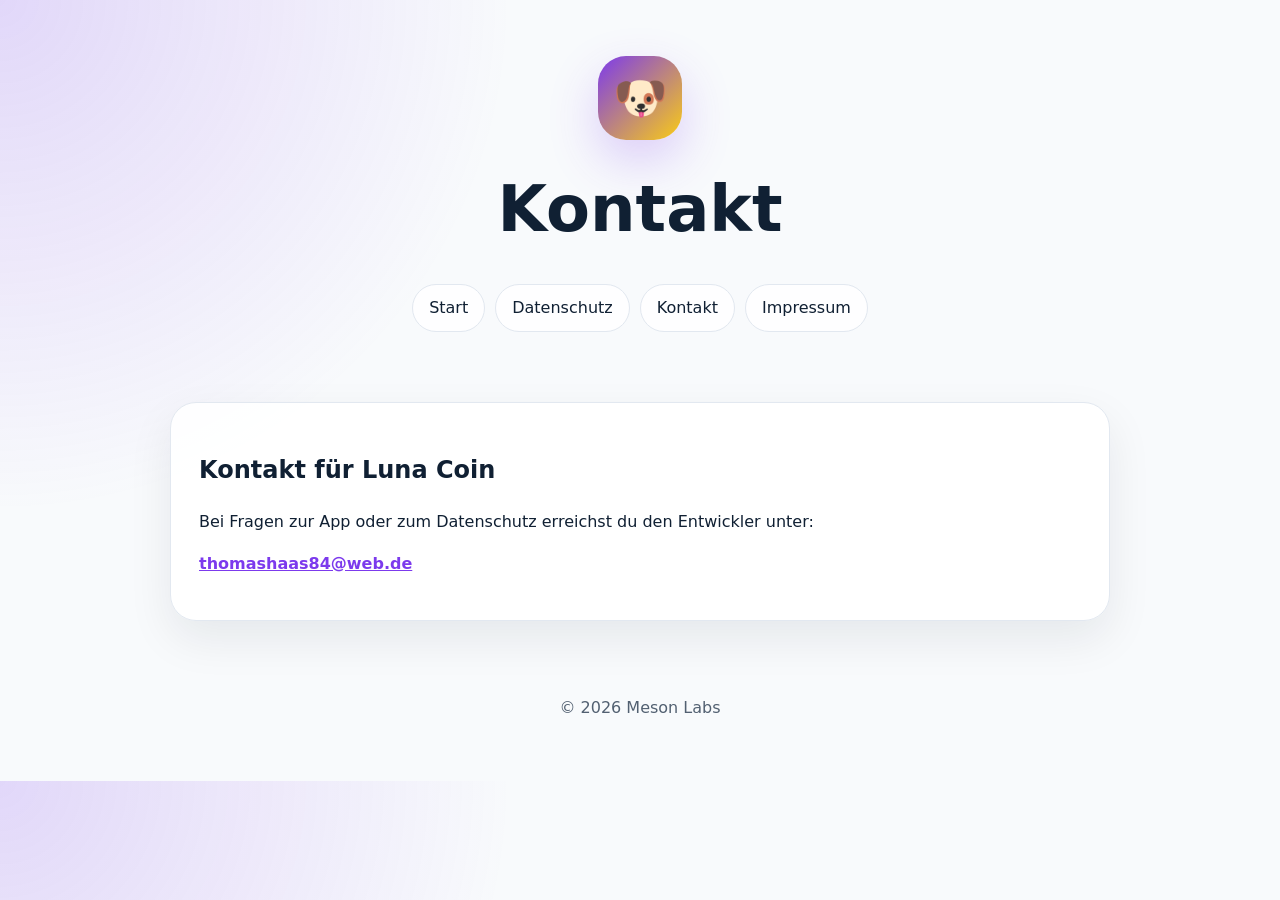
==== docs/contact.html @ 5d450476 "Add docs; Add GitHub Pages website;" ====
<!doctype html>
<html lang="de">
<head><meta charset="utf-8"><meta name="viewport" content="width=device-width, initial-scale=1"><title>Kontakt · Luna Coin</title><link rel="stylesheet" href="styles.css"></head>
<body>
<header><div class="logo">🐶</div><h1>Kontakt</h1><nav><a href="index.html">Start</a><a href="privacy.html">Datenschutz</a><a href="contact.html">Kontakt</a><a href="impressum.html">Impressum</a></nav></header>
<main><section class="card"><h2>Kontakt für Luna Coin</h2><p>Bei Fragen zur App oder zum Datenschutz erreichst du den Entwickler unter:</p><p><strong><a href="mailto:thomashaas84@web.de">thomashaas84@web.de</a></strong></p></section></main>
<footer>© 2026 Meson Labs</footer>
</body></html>
---- docs/styles.css ----
:root {
  color-scheme: light dark;
  --bg: #f8fafc;
  --card: #ffffff;
  --text: #102033;
  --muted: #526071;
  --primary: #7c3aed;
  --primary-dark: #5b21b6;
  --accent: #facc15;
  --border: #e2e8f0;
}

@media (prefers-color-scheme: dark) {
  :root {
    --bg: #0f172a;
    --card: #172033;
    --text: #f8fafc;
    --muted: #cbd5e1;
    --border: #26364f;
  }
}

* { box-sizing: border-box; }
body {
  margin: 0;
  font-family: system-ui, -apple-system, BlinkMacSystemFont, "Segoe UI", sans-serif;
  background: radial-gradient(circle at top left, rgba(124,58,237,.18), transparent 32rem), var(--bg);
  color: var(--text);
  line-height: 1.6;
}
a { color: var(--primary); }
header {
  padding: 56px 20px 32px;
  text-align: center;
}
.logo {
  display: inline-flex;
  align-items: center;
  justify-content: center;
  width: 84px;
  height: 84px;
  border-radius: 28px;
  background: linear-gradient(135deg, var(--primary), var(--accent));
  font-size: 44px;
  box-shadow: 0 20px 50px rgba(124,58,237,.24);
}
h1 { font-size: clamp(2.2rem, 6vw, 4rem); margin: 18px 0 8px; }
.subtitle { font-size: 1.2rem; color: var(--muted); max-width: 720px; margin: 0 auto; }
nav { display: flex; justify-content: center; gap: 10px; flex-wrap: wrap; margin-top: 24px; }
nav a {
  text-decoration: none;
  padding: 10px 16px;
  border: 1px solid var(--border);
  border-radius: 999px;
  background: color-mix(in srgb, var(--card) 88%, transparent);
  color: var(--text);
}
main { max-width: 980px; margin: 0 auto; padding: 20px; }
.card {
  background: color-mix(in srgb, var(--card) 94%, transparent);
  border: 1px solid var(--border);
  border-radius: 26px;
  padding: 28px;
  margin: 18px 0;
  box-shadow: 0 18px 45px rgba(15, 23, 42, .08);
}
.grid { display: grid; grid-template-columns: repeat(auto-fit, minmax(220px, 1fr)); gap: 16px; }
.feature { padding: 20px; border-radius: 20px; border: 1px solid var(--border); background: color-mix(in srgb, var(--card) 88%, transparent); }
.feature strong { display: block; margin-bottom: 6px; }
.badge { display: inline-block; background: color-mix(in srgb, var(--primary) 14%, transparent); color: var(--primary-dark); padding: 6px 10px; border-radius: 999px; font-weight: 700; }
footer { text-align: center; color: var(--muted); padding: 36px 20px 60px; }
.small { color: var(--muted); font-size: .95rem; }
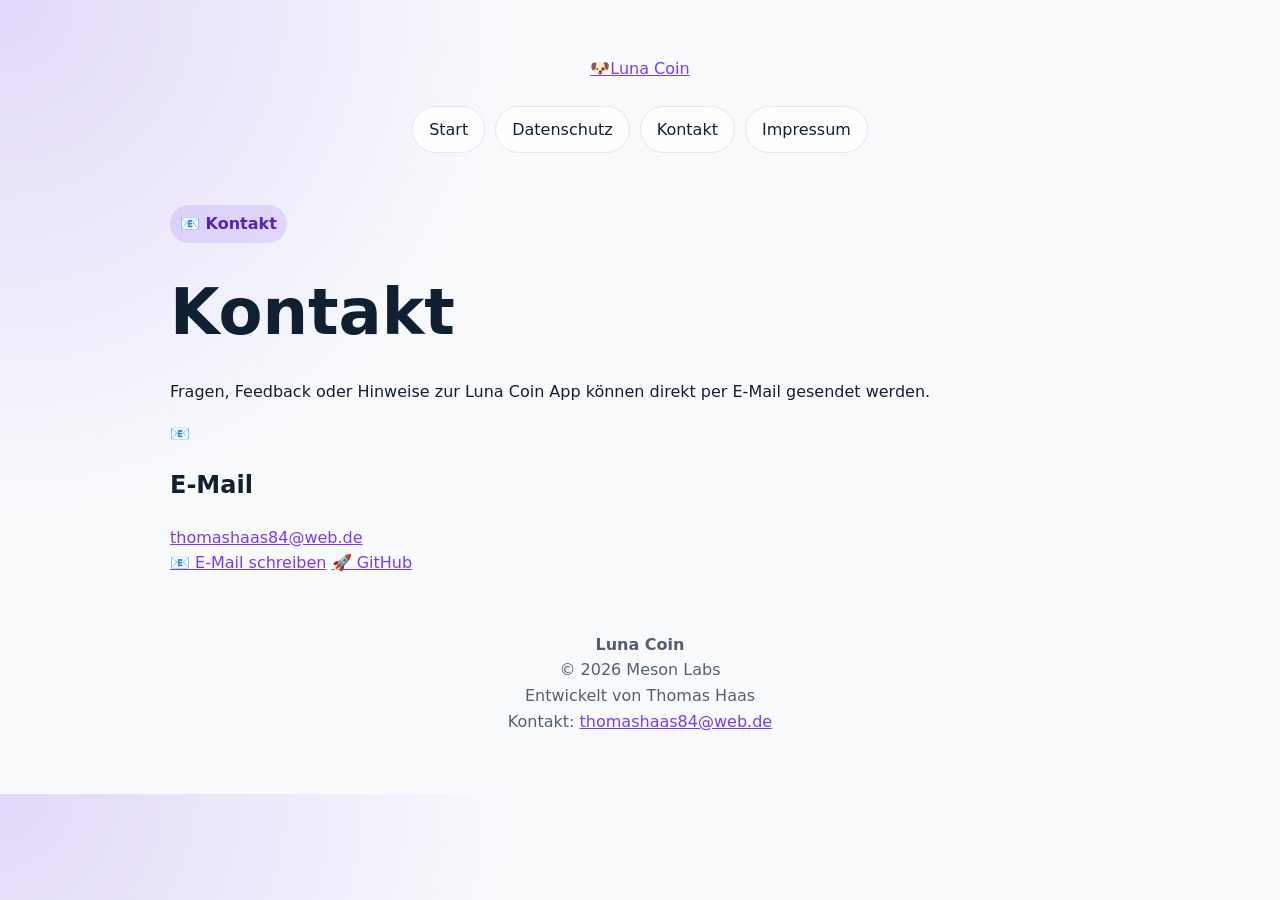
==== commit c748468d: "Add docs; Add GitHub Pages website;" ====
--- a/docs/contact.html
+++ b/docs/contact.html
@@ -1,8 +1,48 @@
 <!doctype html>
 <html lang="de">
-<head><meta charset="utf-8"><meta name="viewport" content="width=device-width, initial-scale=1"><title>Kontakt · Luna Coin</title><link rel="stylesheet" href="styles.css"></head>
+<head>
+    <meta charset="utf-8">
+    <meta name="viewport" content="width=device-width, initial-scale=1">
+    <title>Kontakt – Luna Coin</title>
+    <meta name="description" content="Kontakt zur Luna Coin App.">
+    <link rel="stylesheet" href="styles.css">
+</head>
 <body>
-<header><div class="logo">🐶</div><h1>Kontakt</h1><nav><a href="index.html">Start</a><a href="privacy.html">Datenschutz</a><a href="contact.html">Kontakt</a><a href="impressum.html">Impressum</a></nav></header>
-<main><section class="card"><h2>Kontakt für Luna Coin</h2><p>Bei Fragen zur App oder zum Datenschutz erreichst du den Entwickler unter:</p><p><strong><a href="mailto:thomashaas84@web.de">thomashaas84@web.de</a></strong></p></section></main>
-<footer>© 2026 Meson Labs</footer>
-</body></html>
+<div class="page">
+    <header class="navbar">
+        <a class="brand" href="index.html"><span class="brand-icon">🐶</span><span>Luna Coin</span></a>
+        <nav class="navlinks" aria-label="Navigation">
+            <a href="index.html">Start</a>
+            <a href="privacy.html">Datenschutz</a>
+            <a class="active" href="contact.html">Kontakt</a>
+            <a href="impressum.html">Impressum</a>
+        </nav>
+    </header>
+
+    <main>
+        <section class="content-header">
+            <div class="badge">📧 Kontakt</div>
+            <h1>Kontakt</h1>
+            <p class="description">Fragen, Feedback oder Hinweise zur Luna Coin App können direkt per E-Mail gesendet werden.</p>
+        </section>
+
+        <section class="contact-card">
+            <div class="contact-symbol">📧</div>
+            <h2>E-Mail</h2>
+            <a class="mail-link" href="mailto:thomashaas84@web.de">thomashaas84@web.de</a>
+            <div class="actions">
+                <a class="button primary" href="mailto:thomashaas84@web.de">📧 E-Mail schreiben</a>
+                <a class="button blue" href="https://github.com/ThomasHaas84/Luna_Coin">🚀 GitHub</a>
+            </div>
+        </section>
+    </main>
+
+    <footer class="footer">
+        <strong>Luna Coin</strong>
+        <div>© 2026 Meson Labs</div>
+        <div>Entwickelt von Thomas Haas</div>
+        <div>Kontakt: <a href="mailto:thomashaas84@web.de">thomashaas84@web.de</a></div>
+    </footer>
+</div>
+</body>
+</html>
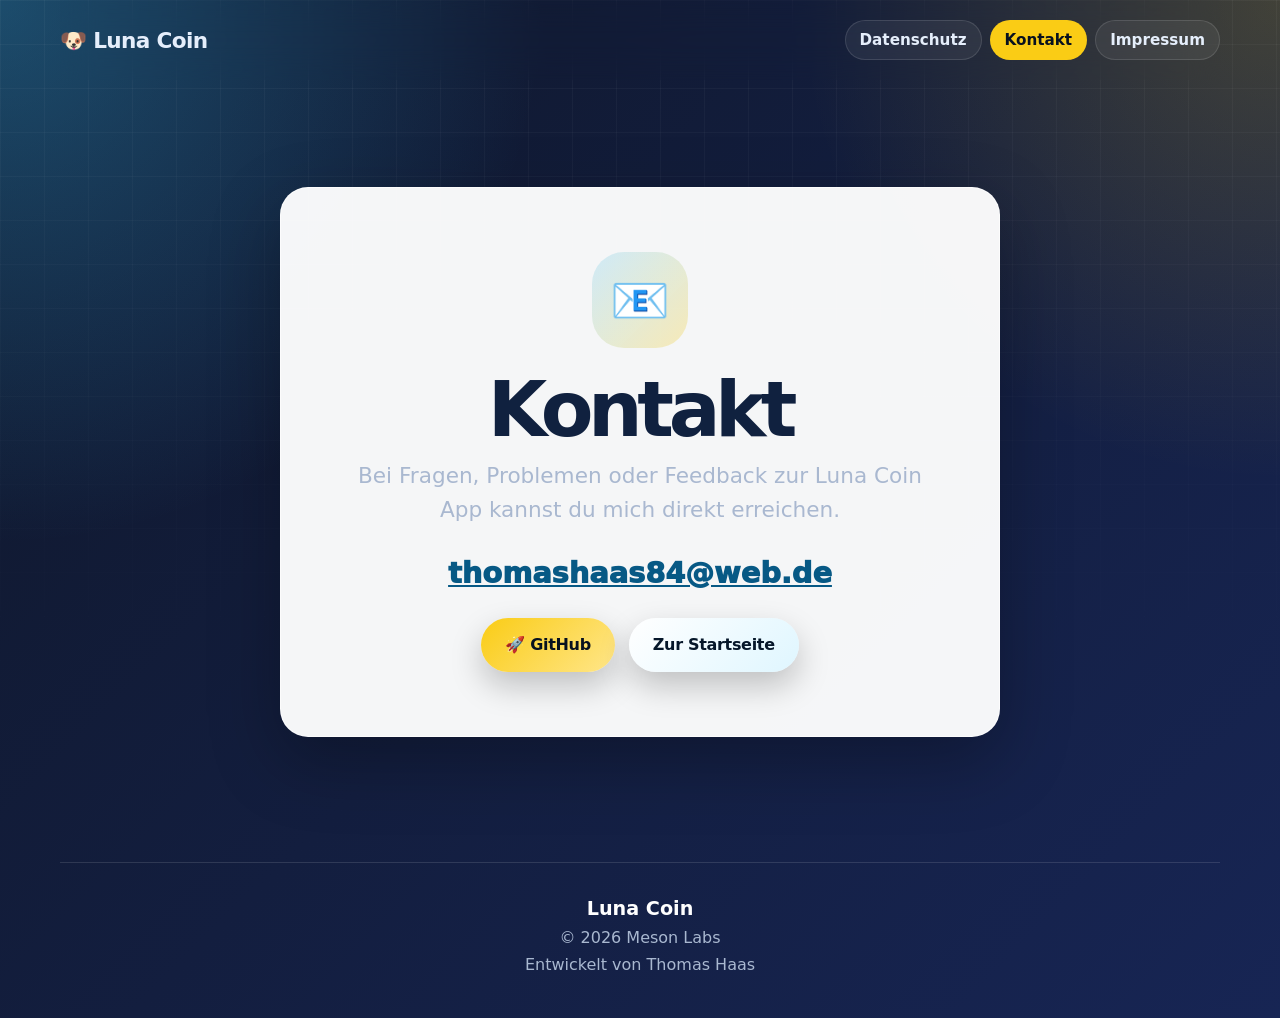
==== commit f6680f6a: "Add docs; Add GitHub Pages website;" ====
--- a/docs/contact.html
+++ b/docs/contact.html
@@ -1,48 +1,39 @@
 <!doctype html>
 <html lang="de">
 <head>
-    <meta charset="utf-8">
-    <meta name="viewport" content="width=device-width, initial-scale=1">
-    <title>Kontakt – Luna Coin</title>
-    <meta name="description" content="Kontakt zur Luna Coin App.">
-    <link rel="stylesheet" href="styles.css">
+  <meta charset="utf-8">
+  <meta name="viewport" content="width=device-width, initial-scale=1">
+  <title>Kontakt – Luna Coin</title>
+  <meta name="description" content="Kontakt zur Luna Coin App.">
+  <link rel="stylesheet" href="styles.css">
 </head>
 <body>
-<div class="page">
-    <header class="navbar">
-        <a class="brand" href="index.html"><span class="brand-icon">🐶</span><span>Luna Coin</span></a>
-        <nav class="navlinks" aria-label="Navigation">
-            <a href="index.html">Start</a>
-            <a href="privacy.html">Datenschutz</a>
-            <a class="active" href="contact.html">Kontakt</a>
-            <a href="impressum.html">Impressum</a>
-        </nav>
-    </header>
+  <header class="site-header">
+    <a class="brand" href="index.html">🐶 Luna Coin</a>
+    <nav>
+      <a href="privacy.html">Datenschutz</a>
+      <a class="active" href="contact.html">Kontakt</a>
+      <a href="impressum.html">Impressum</a>
+    </nav>
+  </header>
 
-    <main>
-        <section class="content-header">
-            <div class="badge">📧 Kontakt</div>
-            <h1>Kontakt</h1>
-            <p class="description">Fragen, Feedback oder Hinweise zur Luna Coin App können direkt per E-Mail gesendet werden.</p>
-        </section>
+  <main class="page center-page">
+    <section class="contact-card">
+      <div class="big-icon">📧</div>
+      <h1>Kontakt</h1>
+      <p>Bei Fragen, Problemen oder Feedback zur Luna Coin App kannst du mich direkt erreichen.</p>
+      <a class="mail-link" href="mailto:thomashaas84@web.de">thomashaas84@web.de</a>
+      <div class="button-row center">
+        <a class="btn btn-primary" href="https://github.com/ThomasHaas84/Luna_Coin" target="_blank" rel="noopener">🚀 GitHub</a>
+        <a class="btn btn-light" href="index.html">Zur Startseite</a>
+      </div>
+    </section>
+  </main>
 
-        <section class="contact-card">
-            <div class="contact-symbol">📧</div>
-            <h2>E-Mail</h2>
-            <a class="mail-link" href="mailto:thomashaas84@web.de">thomashaas84@web.de</a>
-            <div class="actions">
-                <a class="button primary" href="mailto:thomashaas84@web.de">📧 E-Mail schreiben</a>
-                <a class="button blue" href="https://github.com/ThomasHaas84/Luna_Coin">🚀 GitHub</a>
-            </div>
-        </section>
-    </main>
-
-    <footer class="footer">
-        <strong>Luna Coin</strong>
-        <div>© 2026 Meson Labs</div>
-        <div>Entwickelt von Thomas Haas</div>
-        <div>Kontakt: <a href="mailto:thomashaas84@web.de">thomashaas84@web.de</a></div>
-    </footer>
-</div>
+  <footer class="footer">
+    <strong>Luna Coin</strong>
+    <span>© 2026 Meson Labs</span>
+    <span>Entwickelt von Thomas Haas</span>
+  </footer>
 </body>
-</html>+</html>
--- a/docs/styles.css
+++ b/docs/styles.css
@@ -1,72 +1,419 @@
 :root {
-  color-scheme: light dark;
-  --bg: #f8fafc;
-  --card: #ffffff;
-  --text: #102033;
-  --muted: #526071;
-  --primary: #7c3aed;
-  --primary-dark: #5b21b6;
-  --accent: #facc15;
-  --border: #e2e8f0;
-}
-
-@media (prefers-color-scheme: dark) {
-  :root {
-    --bg: #0f172a;
-    --card: #172033;
-    --text: #f8fafc;
-    --muted: #cbd5e1;
-    --border: #26364f;
-  }
-}
-
-* { box-sizing: border-box; }
+  --dark: #0f172a;
+  --dark-soft: #172554;
+  --blue: #38bdf8;
+  --blue-deep: #0284c7;
+  --yellow: #facc15;
+  --white: #ffffff;
+  --text: #e5eefb;
+  --muted: #a9b8d0;
+  --card: rgba(255, 255, 255, 0.96);
+  --card-text: #10213f;
+  --shadow: 0 24px 70px rgba(0, 0, 0, 0.28);
+  --radius: 28px;
+}
+
+* {
+  box-sizing: border-box;
+}
+
+html {
+  scroll-behavior: smooth;
+}
+
 body {
   margin: 0;
+  min-height: 100vh;
+  color: var(--text);
   font-family: system-ui, -apple-system, BlinkMacSystemFont, "Segoe UI", sans-serif;
-  background: radial-gradient(circle at top left, rgba(124,58,237,.18), transparent 32rem), var(--bg);
+  background:
+    radial-gradient(circle at top left, rgba(56, 189, 248, 0.32), transparent 34rem),
+    radial-gradient(circle at top right, rgba(250, 204, 21, 0.20), transparent 30rem),
+    linear-gradient(135deg, var(--dark), var(--dark-soft));
+}
+
+body::before {
+  content: "";
+  position: fixed;
+  inset: 0;
+  pointer-events: none;
+  background-image:
+    linear-gradient(rgba(255,255,255,0.04) 1px, transparent 1px),
+    linear-gradient(90deg, rgba(255,255,255,0.04) 1px, transparent 1px);
+  background-size: 44px 44px;
+  mask-image: linear-gradient(to bottom, black, transparent 80%);
+}
+
+a {
+  color: inherit;
+}
+
+.site-header {
+  position: sticky;
+  top: 0;
+  z-index: 10;
+  display: flex;
+  align-items: center;
+  justify-content: space-between;
+  gap: 18px;
+  width: min(1160px, calc(100% - 32px));
+  margin: 0 auto;
+  padding: 20px 0;
+  backdrop-filter: blur(18px);
+}
+
+.brand {
+  display: inline-flex;
+  align-items: center;
+  gap: 10px;
+  text-decoration: none;
+  font-weight: 900;
+  font-size: 1.35rem;
+  letter-spacing: -0.03em;
+}
+
+nav {
+  display: flex;
+  align-items: center;
+  gap: 8px;
+  flex-wrap: wrap;
+  justify-content: flex-end;
+}
+
+nav a {
+  padding: 10px 14px;
+  border: 1px solid rgba(255,255,255,0.12);
+  border-radius: 999px;
   color: var(--text);
+  text-decoration: none;
+  font-weight: 700;
+  font-size: 0.95rem;
+  background: rgba(255,255,255,0.06);
+}
+
+nav a:hover,
+nav a.active {
+  color: #08111f;
+  background: var(--yellow);
+  border-color: transparent;
+}
+
+main {
+  position: relative;
+  z-index: 1;
+}
+
+.hero {
+  width: min(1060px, calc(100% - 32px));
+  margin: 44px auto 38px;
+  padding: clamp(34px, 7vw, 86px);
+  text-align: center;
+  border: 1px solid rgba(255,255,255,0.16);
+  border-radius: 36px;
+  background: linear-gradient(145deg, rgba(255,255,255,0.16), rgba(255,255,255,0.06));
+  box-shadow: var(--shadow);
+}
+
+.hero-badge {
+  display: inline-flex;
+  align-items: center;
+  justify-content: center;
+  gap: 8px;
+  padding: 9px 16px;
+  margin-bottom: 18px;
+  border: 1px solid rgba(250, 204, 21, 0.4);
+  border-radius: 999px;
+  color: #fff7bf;
+  background: rgba(250, 204, 21, 0.12);
+  font-weight: 900;
+}
+
+h1, h2, h3, p {
+  margin-top: 0;
+}
+
+.hero h1 {
+  margin-bottom: 12px;
+  font-size: clamp(3rem, 10vw, 6.8rem);
+  line-height: 0.95;
+  letter-spacing: -0.08em;
+}
+
+.hero h2 {
+  margin-bottom: 14px;
+  color: var(--yellow);
+  font-size: clamp(1.45rem, 4vw, 3rem);
+  line-height: 1.08;
+  letter-spacing: -0.05em;
+}
+
+.hero p,
+.page-hero p,
+.contact-card p {
+  max-width: 720px;
+  margin: 0 auto 28px;
+  color: var(--muted);
+  font-size: clamp(1.08rem, 2.2vw, 1.35rem);
   line-height: 1.6;
 }
-a { color: var(--primary); }
-header {
-  padding: 56px 20px 32px;
+
+.button-row {
+  display: flex;
+  justify-content: center;
+  gap: 14px;
+  flex-wrap: wrap;
+}
+
+.button-row.center {
+  margin-top: 28px;
+}
+
+.btn {
+  display: inline-flex;
+  align-items: center;
+  justify-content: center;
+  min-height: 54px;
+  padding: 0 24px;
+  border-radius: 999px;
+  text-decoration: none;
+  font-weight: 900;
+  letter-spacing: -0.02em;
+  box-shadow: 0 14px 32px rgba(0,0,0,0.22);
+  transition: transform 160ms ease, box-shadow 160ms ease;
+}
+
+.btn:hover {
+  transform: translateY(-2px);
+  box-shadow: 0 18px 42px rgba(0,0,0,0.30);
+}
+
+.btn-primary {
+  color: #07111f;
+  background: linear-gradient(135deg, var(--yellow), #ffe68a);
+}
+
+.btn-light {
+  color: #06172a;
+  background: linear-gradient(135deg, var(--white), #dff6ff);
+}
+
+.cards,
+.content-grid {
+  display: grid;
+  grid-template-columns: repeat(4, minmax(0, 1fr));
+  gap: 18px;
+  width: min(1160px, calc(100% - 32px));
+  margin: 0 auto 54px;
+}
+
+.card,
+.info-card,
+.contact-card {
+  color: var(--card-text);
+  background: var(--card);
+  border: 1px solid rgba(255,255,255,0.7);
+  border-radius: var(--radius);
+  box-shadow: var(--shadow);
+}
+
+.card {
+  min-height: 230px;
+  padding: 26px;
+}
+
+.card:hover {
+  transform: translateY(-4px);
+  transition: transform 160ms ease;
+}
+
+.icon {
+  display: grid;
+  place-items: center;
+  width: 64px;
+  height: 64px;
+  margin-bottom: 20px;
+  border-radius: 22px;
+  font-size: 2rem;
+  background: linear-gradient(135deg, rgba(56,189,248,0.18), rgba(250,204,21,0.22));
+}
+
+.card h3,
+.info-card h2 {
+  margin-bottom: 10px;
+  color: #0f2b55;
+  font-size: 1.28rem;
+  letter-spacing: -0.04em;
+}
+
+.card p,
+.info-card p {
+  margin-bottom: 0;
+  color: #46617f;
+  line-height: 1.65;
+}
+
+.page {
+  width: min(1040px, calc(100% - 32px));
+  margin: 42px auto 60px;
+}
+
+.page.narrow {
+  width: min(800px, calc(100% - 32px));
+}
+
+.page-hero {
+  margin-bottom: 28px;
   text-align: center;
 }
-.logo {
-  display: inline-flex;
-  align-items: center;
-  justify-content: center;
-  width: 84px;
-  height: 84px;
-  border-radius: 28px;
-  background: linear-gradient(135deg, var(--primary), var(--accent));
-  font-size: 44px;
-  box-shadow: 0 20px 50px rgba(124,58,237,.24);
-}
-h1 { font-size: clamp(2.2rem, 6vw, 4rem); margin: 18px 0 8px; }
-.subtitle { font-size: 1.2rem; color: var(--muted); max-width: 720px; margin: 0 auto; }
-nav { display: flex; justify-content: center; gap: 10px; flex-wrap: wrap; margin-top: 24px; }
-nav a {
-  text-decoration: none;
-  padding: 10px 16px;
-  border: 1px solid var(--border);
-  border-radius: 999px;
-  background: color-mix(in srgb, var(--card) 88%, transparent);
-  color: var(--text);
-}
-main { max-width: 980px; margin: 0 auto; padding: 20px; }
-.card {
-  background: color-mix(in srgb, var(--card) 94%, transparent);
-  border: 1px solid var(--border);
-  border-radius: 26px;
+
+.page-hero.left {
+  text-align: left;
+}
+
+.page-hero h1,
+.contact-card h1 {
+  margin-bottom: 10px;
+  font-size: clamp(2.4rem, 7vw, 4.8rem);
+  line-height: 1;
+  letter-spacing: -0.07em;
+}
+
+.content-grid {
+  grid-template-columns: repeat(2, minmax(0, 1fr));
+  width: 100%;
+}
+
+.info-card {
   padding: 28px;
-  margin: 18px 0;
-  box-shadow: 0 18px 45px rgba(15, 23, 42, .08);
-}
-.grid { display: grid; grid-template-columns: repeat(auto-fit, minmax(220px, 1fr)); gap: 16px; }
-.feature { padding: 20px; border-radius: 20px; border: 1px solid var(--border); background: color-mix(in srgb, var(--card) 88%, transparent); }
-.feature strong { display: block; margin-bottom: 6px; }
-.badge { display: inline-block; background: color-mix(in srgb, var(--primary) 14%, transparent); color: var(--primary-dark); padding: 6px 10px; border-radius: 999px; font-weight: 700; }
-footer { text-align: center; color: var(--muted); padding: 36px 20px 60px; }
-.small { color: var(--muted); font-size: .95rem; }
+}
+
+.info-card.large {
+  margin-bottom: 18px;
+}
+
+.contact-strip {
+  display: flex;
+  align-items: center;
+  justify-content: space-between;
+  gap: 16px;
+  margin-top: 18px;
+  padding: 22px 26px;
+  border-radius: 24px;
+  background: rgba(56, 189, 248, 0.15);
+  border: 1px solid rgba(56, 189, 248, 0.3);
+}
+
+.contact-strip a,
+.info-card a,
+.footer a {
+  color: var(--yellow);
+  font-weight: 900;
+}
+
+.center-page {
+  display: grid;
+  place-items: center;
+  min-height: calc(100vh - 220px);
+}
+
+.contact-card {
+  width: min(720px, 100%);
+  padding: clamp(30px, 7vw, 64px);
+  text-align: center;
+}
+
+.big-icon {
+  display: grid;
+  place-items: center;
+  width: 96px;
+  height: 96px;
+  margin: 0 auto 24px;
+  border-radius: 32px;
+  font-size: 3rem;
+  background: linear-gradient(135deg, rgba(56,189,248,0.20), rgba(250,204,21,0.28));
+}
+
+.mail-link {
+  display: inline-block;
+  color: #075985;
+  font-size: clamp(1.2rem, 4vw, 1.8rem);
+  font-weight: 950;
+  word-break: break-word;
+}
+
+.footer {
+  position: relative;
+  z-index: 1;
+  display: flex;
+  flex-direction: column;
+  align-items: center;
+  gap: 8px;
+  width: min(1160px, calc(100% - 32px));
+  margin: 0 auto;
+  padding: 34px 16px 44px;
+  color: var(--muted);
+  text-align: center;
+  border-top: 1px solid rgba(255,255,255,0.12);
+}
+
+.footer strong {
+  color: var(--white);
+  font-size: 1.2rem;
+}
+
+@media (max-width: 920px) {
+  .cards {
+    grid-template-columns: repeat(2, minmax(0, 1fr));
+  }
+
+  .site-header {
+    align-items: flex-start;
+    flex-direction: column;
+  }
+
+  nav {
+    justify-content: flex-start;
+  }
+}
+
+@media (max-width: 640px) {
+  .site-header,
+  .hero,
+  .cards,
+  .page,
+  .footer {
+    width: min(100% - 22px, 1160px);
+  }
+
+  .hero {
+    margin-top: 20px;
+    border-radius: 28px;
+  }
+
+  .cards,
+  .content-grid {
+    grid-template-columns: 1fr;
+  }
+
+  .card {
+    min-height: auto;
+  }
+
+  .btn {
+    width: 100%;
+  }
+
+  .button-row {
+    width: 100%;
+  }
+
+  nav a {
+    padding: 9px 12px;
+    font-size: 0.88rem;
+  }
+
+  .contact-strip {
+    align-items: flex-start;
+    flex-direction: column;
+  }
+}
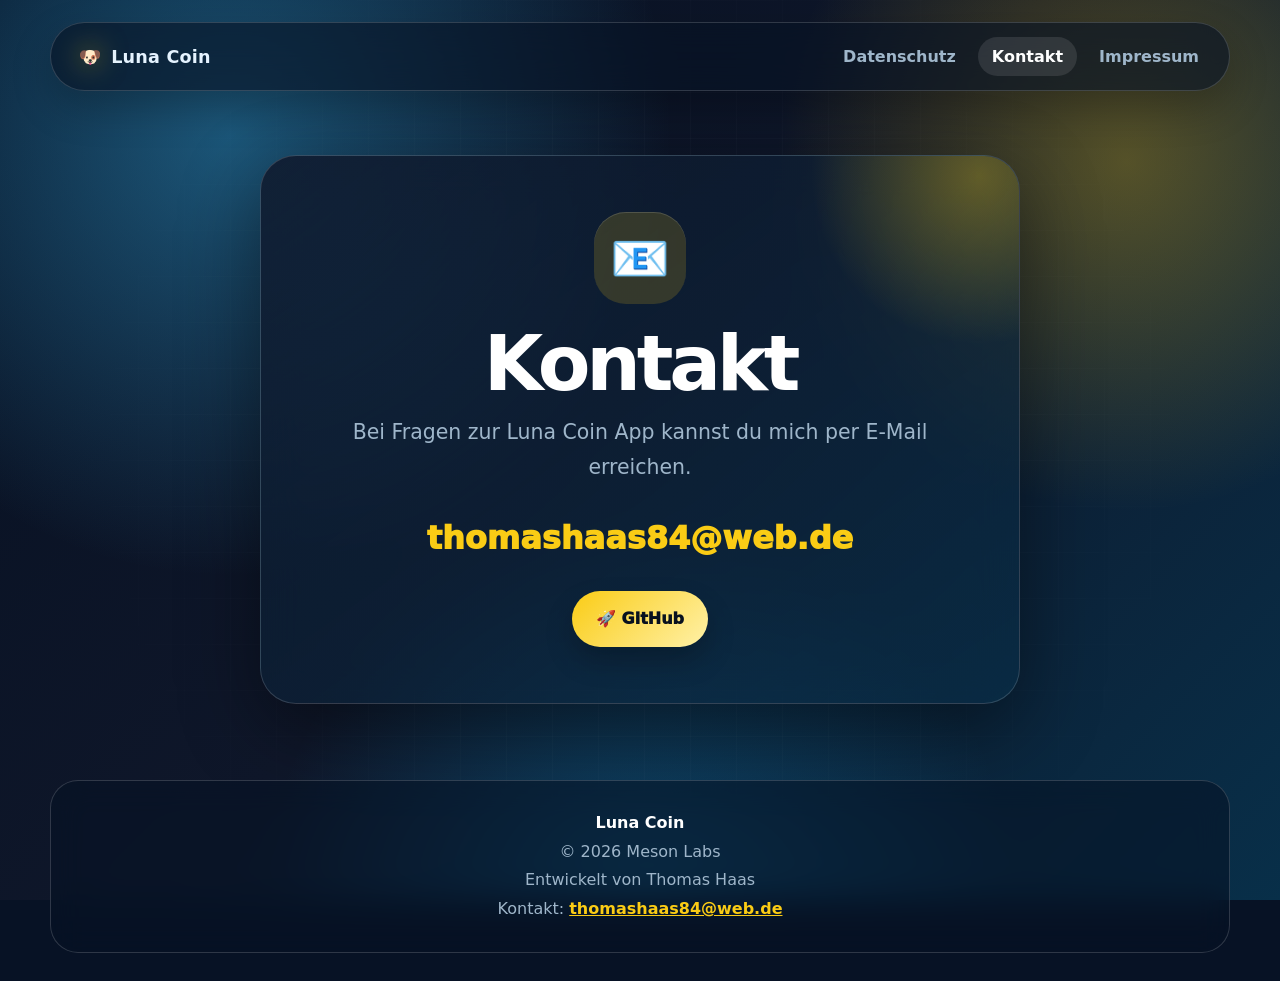
==== commit 71789de9: "Add docs; Add GitHub Pages website;" ====
--- a/docs/contact.html
+++ b/docs/contact.html
@@ -1,39 +1,41 @@
 <!doctype html>
 <html lang="de">
 <head>
-  <meta charset="utf-8">
-  <meta name="viewport" content="width=device-width, initial-scale=1">
-  <title>Kontakt – Luna Coin</title>
-  <meta name="description" content="Kontakt zur Luna Coin App.">
-  <link rel="stylesheet" href="styles.css">
+    <meta charset="utf-8">
+    <meta name="viewport" content="width=device-width, initial-scale=1">
+    <title>Kontakt – Luna Coin</title>
+    <meta name="description" content="Kontakt zur Luna Coin App.">
+    <link rel="stylesheet" href="styles.css">
 </head>
 <body>
-  <header class="site-header">
-    <a class="brand" href="index.html">🐶 Luna Coin</a>
+<div class="page-bg"></div>
+
+<header class="topbar">
+    <a class="brand" href="index.html"><span>🐶</span> Luna Coin</a>
     <nav>
-      <a href="privacy.html">Datenschutz</a>
-      <a class="active" href="contact.html">Kontakt</a>
-      <a href="impressum.html">Impressum</a>
+        <a href="privacy.html">Datenschutz</a>
+        <a class="active" href="contact.html">Kontakt</a>
+        <a href="impressum.html">Impressum</a>
     </nav>
-  </header>
+</header>
 
-  <main class="page center-page">
-    <section class="contact-card">
-      <div class="big-icon">📧</div>
-      <h1>Kontakt</h1>
-      <p>Bei Fragen, Problemen oder Feedback zur Luna Coin App kannst du mich direkt erreichen.</p>
-      <a class="mail-link" href="mailto:thomashaas84@web.de">thomashaas84@web.de</a>
-      <div class="button-row center">
-        <a class="btn btn-primary" href="https://github.com/ThomasHaas84/Luna_Coin" target="_blank" rel="noopener">🚀 GitHub</a>
-        <a class="btn btn-light" href="index.html">Zur Startseite</a>
-      </div>
+<main class="content-page narrow">
+    <section class="contact-card glow">
+        <div class="big-icon">📧</div>
+        <h1>Kontakt</h1>
+        <p>Bei Fragen zur Luna Coin App kannst du mich per E-Mail erreichen.</p>
+        <a class="mail-link" href="mailto:thomashaas84@web.de">thomashaas84@web.de</a>
+        <div class="actions center">
+            <a class="btn btn-primary" href="https://github.com/ThomasHaas84/Luna_Coin" target="_blank" rel="noopener">🚀 GitHub</a>
+        </div>
     </section>
-  </main>
+</main>
 
-  <footer class="footer">
-    <strong>Luna Coin</strong>
-    <span>© 2026 Meson Labs</span>
-    <span>Entwickelt von Thomas Haas</span>
-  </footer>
+<footer class="footer">
+    <strong>Luna Coin</strong><br>
+    © 2026 Meson Labs<br>
+    Entwickelt von Thomas Haas<br>
+    Kontakt: <a href="mailto:thomashaas84@web.de">thomashaas84@web.de</a>
+</footer>
 </body>
-</html>
+</html>
--- a/docs/styles.css
+++ b/docs/styles.css
@@ -1,15 +1,17 @@
 :root {
-  --dark: #0f172a;
-  --dark-soft: #172554;
+  --bg: #071225;
+  --bg-2: #0f172a;
   --blue: #38bdf8;
-  --blue-deep: #0284c7;
+  --blue-dark: #0284c7;
   --yellow: #facc15;
+  --yellow-2: #fde68a;
   --white: #ffffff;
-  --text: #e5eefb;
-  --muted: #a9b8d0;
-  --card: rgba(255, 255, 255, 0.96);
-  --card-text: #10213f;
-  --shadow: 0 24px 70px rgba(0, 0, 0, 0.28);
+  --text: #e5f3ff;
+  --muted: #9fb6ca;
+  --card: rgba(15, 23, 42, 0.76);
+  --card-light: rgba(255, 255, 255, 0.10);
+  --border: rgba(255, 255, 255, 0.16);
+  --shadow: 0 24px 80px rgba(0, 0, 0, 0.42);
   --radius: 28px;
 }
 
@@ -24,57 +26,70 @@
 body {
   margin: 0;
   min-height: 100vh;
+  font-family: Inter, ui-sans-serif, system-ui, -apple-system, BlinkMacSystemFont, "Segoe UI", sans-serif;
   color: var(--text);
-  font-family: system-ui, -apple-system, BlinkMacSystemFont, "Segoe UI", sans-serif;
-  background:
-    radial-gradient(circle at top left, rgba(56, 189, 248, 0.32), transparent 34rem),
-    radial-gradient(circle at top right, rgba(250, 204, 21, 0.20), transparent 30rem),
-    linear-gradient(135deg, var(--dark), var(--dark-soft));
-}
-
-body::before {
-  content: "";
+  background: var(--bg);
+  overflow-x: hidden;
+}
+
+.page-bg {
   position: fixed;
   inset: 0;
-  pointer-events: none;
+  z-index: -1;
+  background:
+    radial-gradient(circle at 18% 15%, rgba(56, 189, 248, 0.40), transparent 34%),
+    radial-gradient(circle at 88% 18%, rgba(250, 204, 21, 0.30), transparent 26%),
+    radial-gradient(circle at 50% 100%, rgba(14, 165, 233, 0.28), transparent 34%),
+    linear-gradient(135deg, #061022 0%, #0f172a 48%, #082f49 100%);
+}
+
+.page-bg::after {
+  content: "";
+  position: absolute;
+  inset: 0;
   background-image:
-    linear-gradient(rgba(255,255,255,0.04) 1px, transparent 1px),
-    linear-gradient(90deg, rgba(255,255,255,0.04) 1px, transparent 1px);
-  background-size: 44px 44px;
-  mask-image: linear-gradient(to bottom, black, transparent 80%);
+    linear-gradient(rgba(255,255,255,.04) 1px, transparent 1px),
+    linear-gradient(90deg, rgba(255,255,255,.04) 1px, transparent 1px);
+  background-size: 46px 46px;
+  mask-image: radial-gradient(circle at center, black, transparent 80%);
 }
 
 a {
   color: inherit;
 }
 
-.site-header {
-  position: sticky;
-  top: 0;
-  z-index: 10;
+.topbar {
+  width: min(1180px, calc(100% - 32px));
+  margin: 22px auto 0;
+  padding: 14px 16px;
   display: flex;
   align-items: center;
   justify-content: space-between;
   gap: 18px;
-  width: min(1160px, calc(100% - 32px));
-  margin: 0 auto;
-  padding: 20px 0;
+  border: 1px solid var(--border);
+  border-radius: 999px;
+  background: rgba(7, 18, 37, 0.62);
   backdrop-filter: blur(18px);
+  box-shadow: 0 16px 40px rgba(0,0,0,.24);
 }
 
 .brand {
   display: inline-flex;
   align-items: center;
   gap: 10px;
+  padding: 8px 12px;
   text-decoration: none;
+  font-size: 1.1rem;
   font-weight: 900;
-  font-size: 1.35rem;
-  letter-spacing: -0.03em;
+  letter-spacing: .2px;
+}
+
+.brand span {
+  filter: drop-shadow(0 0 14px rgba(250, 204, 21, .55));
 }
 
 nav {
   display: flex;
-  align-items: center;
   gap: 8px;
   flex-wrap: wrap;
   justify-content: flex-end;
@@ -82,338 +97,333 @@
 
 nav a {
   padding: 10px 14px;
-  border: 1px solid rgba(255,255,255,0.12);
   border-radius: 999px;
-  color: var(--text);
+  color: var(--muted);
+  font-weight: 800;
   text-decoration: none;
-  font-weight: 700;
-  font-size: 0.95rem;
-  background: rgba(255,255,255,0.06);
+  transition: .18s ease;
 }
 
 nav a:hover,
 nav a.active {
-  color: #08111f;
-  background: var(--yellow);
-  border-color: transparent;
-}
-
-main {
+  color: var(--white);
+  background: rgba(255,255,255,.10);
+}
+
+.hero {
+  width: min(1180px, calc(100% - 32px));
+  margin: 70px auto 36px;
+  min-height: 520px;
+  display: grid;
+  place-items: center;
+}
+
+.hero-card,
+.content-card,
+.contact-card,
+.feature-card {
+  border: 1px solid var(--border);
+  background: linear-gradient(145deg, rgba(15, 23, 42, .84), rgba(8, 47, 73, .58));
+  backdrop-filter: blur(20px);
+  box-shadow: var(--shadow);
+}
+
+.glow {
   position: relative;
-  z-index: 1;
-}
-
-.hero {
-  width: min(1060px, calc(100% - 32px));
-  margin: 44px auto 38px;
-  padding: clamp(34px, 7vw, 86px);
+  overflow: hidden;
+}
+
+.glow::before {
+  content: "";
+  position: absolute;
+  width: 360px;
+  height: 360px;
+  right: -140px;
+  top: -160px;
+  background: radial-gradient(circle, rgba(250,204,21,.32), transparent 66%);
+  pointer-events: none;
+}
+
+.hero-card {
+  width: 100%;
+  padding: clamp(34px, 7vw, 82px);
+  border-radius: 38px;
   text-align: center;
-  border: 1px solid rgba(255,255,255,0.16);
-  border-radius: 36px;
-  background: linear-gradient(145deg, rgba(255,255,255,0.16), rgba(255,255,255,0.06));
-  box-shadow: var(--shadow);
-}
-
-.hero-badge {
+}
+
+.badge {
   display: inline-flex;
   align-items: center;
-  justify-content: center;
   gap: 8px;
-  padding: 9px 16px;
-  margin-bottom: 18px;
-  border: 1px solid rgba(250, 204, 21, 0.4);
+  margin-bottom: 22px;
+  padding: 10px 15px;
+  border: 1px solid rgba(250, 204, 21, .34);
   border-radius: 999px;
-  color: #fff7bf;
-  background: rgba(250, 204, 21, 0.12);
+  color: var(--yellow-2);
+  background: rgba(250, 204, 21, .10);
   font-weight: 900;
 }
 
-h1, h2, h3, p {
+h1,
+h2,
+h3,
+p {
   margin-top: 0;
 }
 
 .hero h1 {
-  margin-bottom: 12px;
-  font-size: clamp(3rem, 10vw, 6.8rem);
-  line-height: 0.95;
-  letter-spacing: -0.08em;
+  margin-bottom: 14px;
+  font-size: clamp(3.1rem, 9vw, 7.4rem);
+  line-height: .96;
+  letter-spacing: -0.07em;
+  color: var(--white);
+  text-shadow: 0 0 40px rgba(56, 189, 248, .35);
 }
 
 .hero h2 {
   margin-bottom: 14px;
+  font-size: clamp(1.45rem, 3vw, 2.6rem);
+  line-height: 1.14;
   color: var(--yellow);
-  font-size: clamp(1.45rem, 4vw, 3rem);
-  line-height: 1.08;
-  letter-spacing: -0.05em;
 }
 
 .hero p,
-.page-hero p,
+.lead,
 .contact-card p {
-  max-width: 720px;
-  margin: 0 auto 28px;
   color: var(--muted);
-  font-size: clamp(1.08rem, 2.2vw, 1.35rem);
-  line-height: 1.6;
-}
-
-.button-row {
+  font-size: clamp(1.08rem, 2vw, 1.28rem);
+  line-height: 1.7;
+}
+
+.actions {
+  margin-top: 34px;
   display: flex;
   justify-content: center;
   gap: 14px;
   flex-wrap: wrap;
 }
 
-.button-row.center {
-  margin-top: 28px;
+.actions.center {
+  justify-content: center;
 }
 
 .btn {
   display: inline-flex;
   align-items: center;
   justify-content: center;
-  min-height: 54px;
+  min-height: 56px;
   padding: 0 24px;
   border-radius: 999px;
+  font-weight: 950;
   text-decoration: none;
-  font-weight: 900;
-  letter-spacing: -0.02em;
-  box-shadow: 0 14px 32px rgba(0,0,0,0.22);
-  transition: transform 160ms ease, box-shadow 160ms ease;
+  box-shadow: 0 14px 28px rgba(0,0,0,.24);
+  transition: transform .18s ease, box-shadow .18s ease, background .18s ease;
 }
 
 .btn:hover {
-  transform: translateY(-2px);
-  box-shadow: 0 18px 42px rgba(0,0,0,0.30);
+  transform: translateY(-3px);
+  box-shadow: 0 22px 42px rgba(0,0,0,.34);
 }
 
 .btn-primary {
-  color: #07111f;
-  background: linear-gradient(135deg, var(--yellow), #ffe68a);
-}
-
-.btn-light {
-  color: #06172a;
-  background: linear-gradient(135deg, var(--white), #dff6ff);
-}
-
-.cards,
-.content-grid {
+  color: #08111f;
+  background: linear-gradient(135deg, var(--yellow), #fff1a8);
+}
+
+.btn-secondary {
+  color: var(--white);
+  background: linear-gradient(135deg, rgba(56,189,248,.95), rgba(2,132,199,.95));
+}
+
+.features {
+  width: min(1180px, calc(100% - 32px));
+  margin: 0 auto 76px;
   display: grid;
-  grid-template-columns: repeat(4, minmax(0, 1fr));
+  grid-template-columns: repeat(4, 1fr);
   gap: 18px;
-  width: min(1160px, calc(100% - 32px));
-  margin: 0 auto 54px;
-}
-
-.card,
-.info-card,
-.contact-card {
-  color: var(--card-text);
-  background: var(--card);
-  border: 1px solid rgba(255,255,255,0.7);
+}
+
+.feature-card {
+  min-height: 250px;
+  padding: 26px;
   border-radius: var(--radius);
-  box-shadow: var(--shadow);
-}
-
-.card {
-  min-height: 230px;
-  padding: 26px;
-}
-
-.card:hover {
-  transform: translateY(-4px);
-  transition: transform 160ms ease;
-}
-
-.icon {
-  display: grid;
-  place-items: center;
-  width: 64px;
-  height: 64px;
-  margin-bottom: 20px;
-  border-radius: 22px;
-  font-size: 2rem;
-  background: linear-gradient(135deg, rgba(56,189,248,0.18), rgba(250,204,21,0.22));
-}
-
-.card h3,
-.info-card h2 {
-  margin-bottom: 10px;
-  color: #0f2b55;
-  font-size: 1.28rem;
-  letter-spacing: -0.04em;
-}
-
-.card p,
-.info-card p {
-  margin-bottom: 0;
-  color: #46617f;
-  line-height: 1.65;
-}
-
-.page {
-  width: min(1040px, calc(100% - 32px));
-  margin: 42px auto 60px;
-}
-
-.page.narrow {
-  width: min(800px, calc(100% - 32px));
-}
-
-.page-hero {
-  margin-bottom: 28px;
-  text-align: center;
-}
-
-.page-hero.left {
-  text-align: left;
-}
-
-.page-hero h1,
-.contact-card h1 {
-  margin-bottom: 10px;
-  font-size: clamp(2.4rem, 7vw, 4.8rem);
-  line-height: 1;
-  letter-spacing: -0.07em;
-}
-
-.content-grid {
-  grid-template-columns: repeat(2, minmax(0, 1fr));
-  width: 100%;
-}
-
-.info-card {
-  padding: 28px;
-}
-
-.info-card.large {
-  margin-bottom: 18px;
-}
-
-.contact-strip {
-  display: flex;
-  align-items: center;
-  justify-content: space-between;
-  gap: 16px;
-  margin-top: 18px;
-  padding: 22px 26px;
-  border-radius: 24px;
-  background: rgba(56, 189, 248, 0.15);
-  border: 1px solid rgba(56, 189, 248, 0.3);
-}
-
-.contact-strip a,
-.info-card a,
-.footer a {
-  color: var(--yellow);
-  font-weight: 900;
-}
-
-.center-page {
-  display: grid;
-  place-items: center;
-  min-height: calc(100vh - 220px);
-}
-
-.contact-card {
-  width: min(720px, 100%);
-  padding: clamp(30px, 7vw, 64px);
-  text-align: center;
-}
-
+  transition: transform .2s ease, border-color .2s ease;
+}
+
+.feature-card:hover {
+  transform: translateY(-6px);
+  border-color: rgba(250,204,21,.38);
+}
+
+.icon,
 .big-icon {
   display: grid;
   place-items: center;
-  width: 96px;
-  height: 96px;
-  margin: 0 auto 24px;
+  width: 68px;
+  height: 68px;
+  margin-bottom: 24px;
+  border-radius: 22px;
+  font-size: 2rem;
+  background: rgba(255,255,255,.10);
+  box-shadow: inset 0 1px 0 rgba(255,255,255,.14);
+}
+
+.icon.coin { background: rgba(250, 204, 21, .18); }
+.icon.game { background: rgba(56, 189, 248, .18); }
+.icon.dog { background: rgba(255, 255, 255, .14); }
+.icon.cloud { background: rgba(125, 211, 252, .16); }
+
+.feature-card h3 {
+  margin-bottom: 12px;
+  color: var(--white);
+  font-size: 1.32rem;
+}
+
+.feature-card p,
+.info-box p,
+.imprint-box p {
+  margin-bottom: 0;
+  color: var(--muted);
+  line-height: 1.65;
+}
+
+.content-page {
+  width: min(1040px, calc(100% - 32px));
+  margin: 64px auto 76px;
+}
+
+.content-page.narrow {
+  width: min(760px, calc(100% - 32px));
+}
+
+.content-card,
+.contact-card {
+  padding: clamp(28px, 5vw, 56px);
+  border-radius: 36px;
+}
+
+.content-card h1,
+.contact-card h1 {
+  margin-bottom: 12px;
+  font-size: clamp(2.4rem, 6vw, 4.8rem);
+  line-height: 1;
+  letter-spacing: -0.055em;
+  color: var(--white);
+}
+
+.info-grid {
+  margin-top: 34px;
+  display: grid;
+  grid-template-columns: repeat(2, 1fr);
+  gap: 18px;
+}
+
+.info-box,
+.imprint-box {
+  padding: 24px;
+  border: 1px solid var(--border);
+  border-radius: 24px;
+  background: var(--card-light);
+}
+
+.info-box h2,
+.imprint-box h2 {
+  margin-bottom: 10px;
+  color: var(--yellow);
+  font-size: 1.2rem;
+}
+
+.contact-card {
+  text-align: center;
+}
+
+.big-icon {
+  width: 92px;
+  height: 92px;
+  margin: 0 auto 22px;
   border-radius: 32px;
   font-size: 3rem;
-  background: linear-gradient(135deg, rgba(56,189,248,0.20), rgba(250,204,21,0.28));
+  background: rgba(250, 204, 21, .16);
 }
 
 .mail-link {
-  display: inline-block;
-  color: #075985;
-  font-size: clamp(1.2rem, 4vw, 1.8rem);
+  display: inline-flex;
+  margin-top: 14px;
+  color: var(--yellow);
+  font-size: clamp(1.25rem, 4vw, 2rem);
   font-weight: 950;
+  text-decoration: none;
   word-break: break-word;
 }
 
 .footer {
-  position: relative;
-  z-index: 1;
-  display: flex;
-  flex-direction: column;
-  align-items: center;
-  gap: 8px;
-  width: min(1160px, calc(100% - 32px));
-  margin: 0 auto;
-  padding: 34px 16px 44px;
+  width: min(1180px, calc(100% - 32px));
+  margin: 0 auto 28px;
+  padding: 28px;
+  border: 1px solid var(--border);
+  border-radius: 28px;
   color: var(--muted);
   text-align: center;
-  border-top: 1px solid rgba(255,255,255,0.12);
+  line-height: 1.8;
+  background: rgba(7, 18, 37, .56);
+  backdrop-filter: blur(16px);
 }
 
 .footer strong {
   color: var(--white);
-  font-size: 1.2rem;
-}
-
-@media (max-width: 920px) {
-  .cards {
-    grid-template-columns: repeat(2, minmax(0, 1fr));
-  }
-
-  .site-header {
-    align-items: flex-start;
+}
+
+.footer a,
+.content-card a,
+.info-box a,
+.imprint-box a {
+  color: var(--yellow);
+  font-weight: 800;
+}
+
+@media (max-width: 980px) {
+  .features {
+    grid-template-columns: repeat(2, 1fr);
+  }
+
+  .hero {
+    min-height: 460px;
+    margin-top: 44px;
+  }
+}
+
+@media (max-width: 720px) {
+  .topbar {
+    align-items: stretch;
     flex-direction: column;
+    border-radius: 26px;
   }
 
   nav {
     justify-content: flex-start;
   }
-}
-
-@media (max-width: 640px) {
-  .site-header,
-  .hero,
-  .cards,
-  .page,
-  .footer {
-    width: min(100% - 22px, 1160px);
-  }
-
-  .hero {
-    margin-top: 20px;
+
+  nav a {
+    padding: 9px 11px;
+    font-size: .94rem;
+  }
+
+  .hero-card,
+  .content-card,
+  .contact-card {
     border-radius: 28px;
   }
 
-  .cards,
-  .content-grid {
+  .features,
+  .info-grid {
     grid-template-columns: 1fr;
   }
 
-  .card {
+  .feature-card {
     min-height: auto;
   }
 
   .btn {
     width: 100%;
   }
-
-  .button-row {
-    width: 100%;
-  }
-
-  nav a {
-    padding: 9px 12px;
-    font-size: 0.88rem;
-  }
-
-  .contact-strip {
-    align-items: flex-start;
-    flex-direction: column;
-  }
-}
+}
